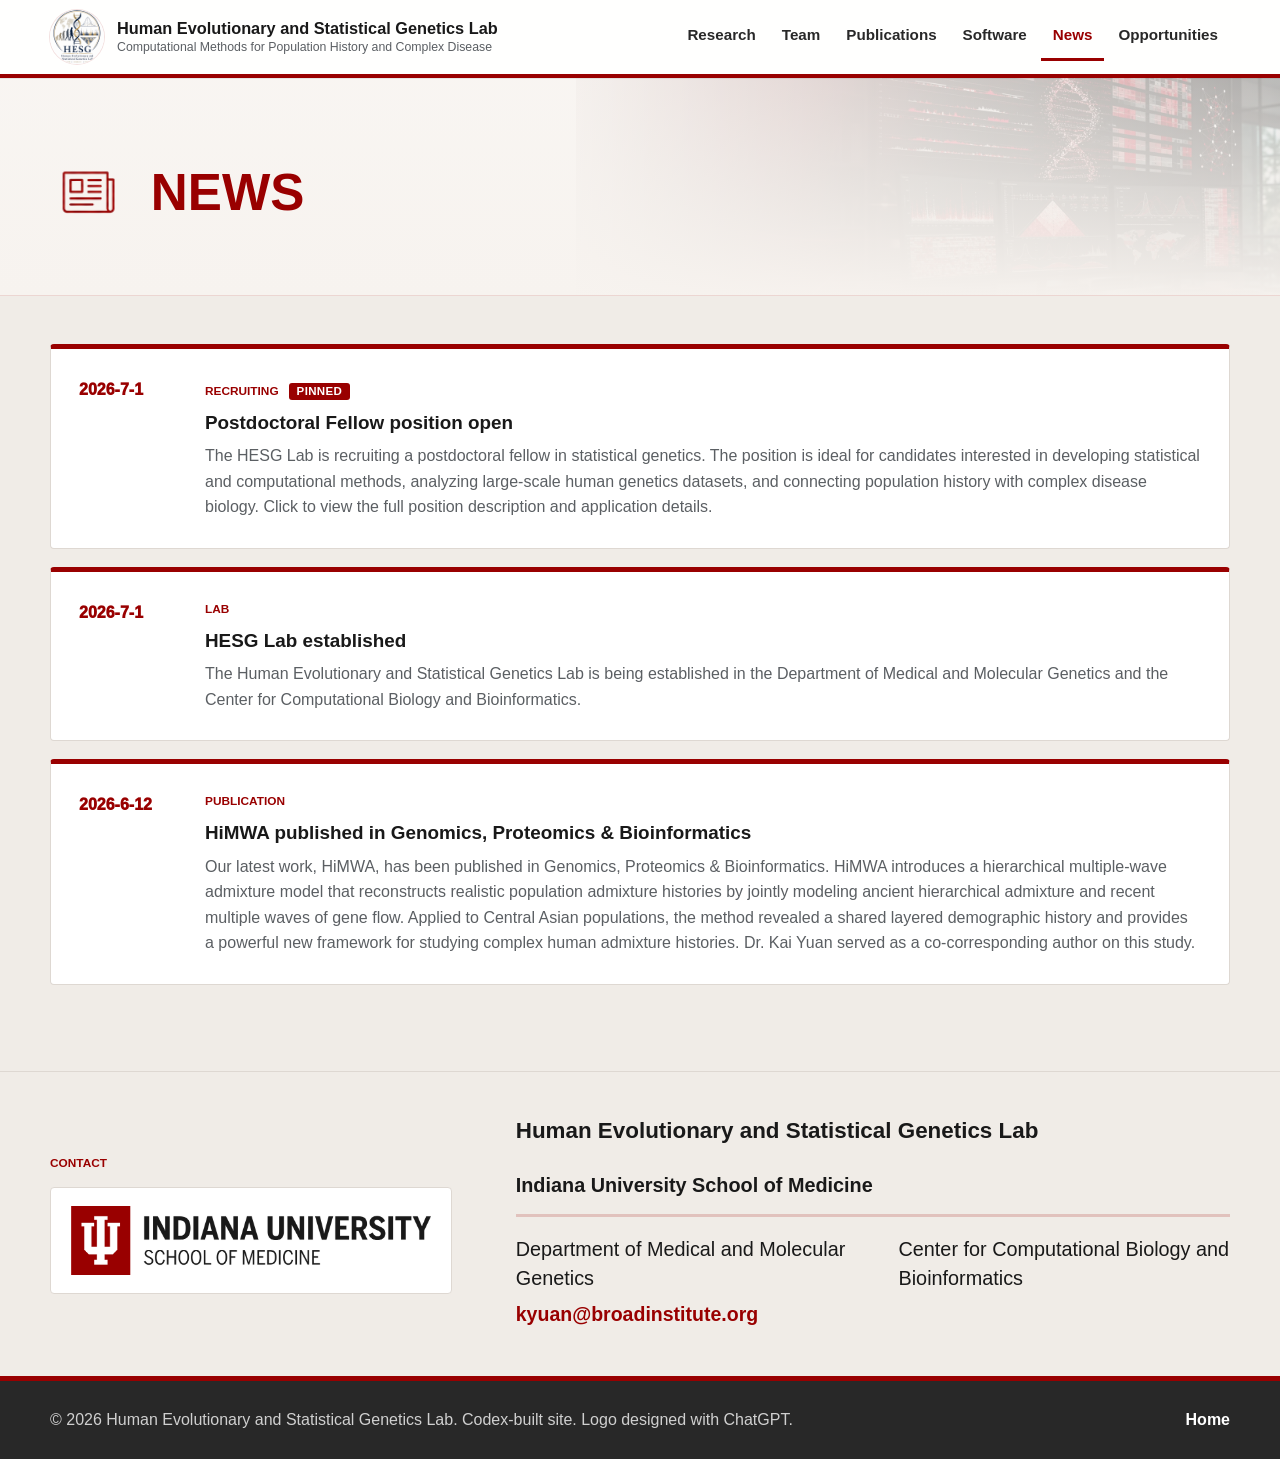
==== news.html @ a535a2ab "Add page title icons" ====
<!doctype html>
<html lang="en">
  <head>
    <meta charset="utf-8" />
    <meta name="viewport" content="width=device-width, initial-scale=1" />
    <meta name="description" content="News and updates from Human Evolutionary and Statistical Genetics Lab." />
    <title>News | Human Evolutionary and Statistical Genetics Lab</title>
    <link rel="icon" href="assets/media/c5be937f.png" />
    <link rel="stylesheet" href="styles.css?v=20260626a" />
  </head>
  <body>
    <header class="site-header" data-header>
      <a class="brand" href="index.html" aria-label="Human Evolutionary and Statistical Genetics Lab home">
        <img class="brand-logo" src="assets/media/c5be937f.png" alt="" />
        <span><strong>Human Evolutionary and Statistical Genetics Lab</strong><small>Computational Methods for Population History and Complex Disease</small></span>
      </a>
      <button class="nav-toggle" type="button" aria-label="Open navigation" aria-expanded="false" data-nav-toggle>
        <span></span><span></span><span></span>
      </button>
      <nav class="site-nav" data-nav>
        <a href="research.html">Research</a>
        <a href="team.html">Team</a>
        <a href="publications.html">Publications</a>
        <a href="software.html">Software</a>
        <a href="news.html" aria-current="page">News</a>
        <a href="opportunities.html">Opportunities</a>
      </nav>
    </header>

    <main>
      <section class="page-hero" aria-labelledby="page-title">
        <h1 id="page-title"><img class="page-title-icon" src="assets/media/6bc3d63e.png" alt="" /><span class="page-title-text">NEWS</span></h1>
      </section>

      <section class="section muted news-section" aria-labelledby="news-title">
        <h2 id="news-title" class="visually-hidden">Lab news and updates</h2>
        <div class="news-list" data-news-list>
          <a class="news-item" href="postdoctoral-fellow.html" aria-label="Postdoctoral Fellow position description" data-pinned="true">
            <time datetime="2026-07-01">2026-7-1</time>
            <div>
              <p class="section-kicker">Recruiting</p>
              <h3>Postdoctoral Fellow position open</h3>
              <p>
                The HESG Lab is recruiting a postdoctoral fellow in statistical genetics. The
                position is ideal for candidates interested in developing statistical and
                computational methods, analyzing large-scale human genetics datasets, and
                connecting population history with complex disease biology. Click to view the full
                position description and application details.
              </p>
            </div>
          </a>
          <a class="news-item" href="https://doi.org/10.1093/gpbjnl/qzag046" target="_blank" rel="noopener" aria-label="HiMWA publication in Genomics Proteomics Bioinformatics">
            <time datetime="2026-06-12">2026-6-12</time>
            <div>
              <p class="section-kicker">Publication</p>
              <h3>HiMWA published in Genomics, Proteomics &amp; Bioinformatics</h3>
              <p>
                Our latest work, HiMWA, has been published in Genomics, Proteomics &amp;
                Bioinformatics. HiMWA introduces a hierarchical multiple-wave admixture model
                that reconstructs realistic population admixture histories by jointly modeling
                ancient hierarchical admixture and recent multiple waves of gene flow. Applied
                to Central Asian populations, the method revealed a shared layered demographic
                history and provides a powerful new framework for studying complex human
                admixture histories. Dr. Kai Yuan served as a co-corresponding author on this
                study.
              </p>
            </div>
          </a>
          <article class="news-item">
            <time datetime="2026-07-01">2026-7-1</time>
            <div>
              <p class="section-kicker">Lab</p>
              <h3>HESG Lab established</h3>
              <p>
                The Human Evolutionary and Statistical Genetics Lab is being established in the
                Department of Medical and Molecular Genetics and the Center for Computational
                Biology and Bioinformatics.
              </p>
            </div>
          </article>
        </div>
      </section>
    </main>

    <section class="site-affiliation" aria-label="Institutional affiliation and contact">
      <div class="site-affiliation-inner">
        <div class="site-affiliation-logo">
          <p class="section-kicker">Contact</p>
          <img class="iusm-logo" src="assets/media/3651b48b.png" alt="Indiana University School of Medicine" />
        </div>
        <address class="site-affiliation-address">
          <strong>Human Evolutionary and Statistical Genetics Lab</strong>
          <div class="affiliation-panel" aria-label="Institutional affiliation">
            <p class="affiliation-school">Indiana University School of Medicine</p>
            <div class="affiliation-columns">
              <span>Department of Medical and Molecular Genetics</span>
              <span>Center for Computational Biology and Bioinformatics</span>
            </div>
          </div>
          <a href="mailto:kyuan@broadinstitute.org">kyuan@broadinstitute.org</a>
        </address>
      </div>
    </section>

    <footer class="site-footer">
      <p>&copy; <span data-year></span> Human Evolutionary and Statistical Genetics Lab. Codex-built site. Logo designed with ChatGPT.</p>
      <a href="index.html">Home</a>
    </footer>
    <script src="script.js?v=20260625c"></script>
  </body>
</html>
---- styles.css ----
:root {
  --iu-crimson: #990000;
  --crimson-dark: #6d0000;
  --crimson-deep: #3b0707;
  --cream: #f5f2ee;
  --limestone: #e8e3dc;
  --ink: #191919;
  --muted-ink: #5b5f63;
  --surface: #ffffff;
  --charcoal: #282828;
  --line: #ded8d2;
  --gold: #b88a00;
  --shadow: 0 18px 50px rgba(36, 16, 16, 0.14);
  --max-width: 1180px;
  --header-height: 78px;
  --team-visual-size: 150px;
}

* {
  box-sizing: border-box;
}

html {
  scroll-behavior: smooth;
}

body {
  margin: 0;
  color: var(--ink);
  background: var(--cream);
  font-family:
    "Helvetica Neue", Helvetica, Arial, ui-sans-serif, system-ui, -apple-system,
    BlinkMacSystemFont, "Segoe UI", sans-serif;
  line-height: 1.6;
}

body.nav-open {
  overflow: hidden;
}

a {
  color: inherit;
  text-decoration: none;
}

img {
  display: block;
  max-width: 100%;
}

.visually-hidden {
  position: absolute;
  width: 1px;
  height: 1px;
  padding: 0;
  margin: -1px;
  overflow: hidden;
  clip: rect(0 0 0 0);
  white-space: nowrap;
  border: 0;
}

.site-header {
  position: sticky;
  top: 0;
  z-index: 50;
  height: var(--header-height);
  display: flex;
  align-items: center;
  justify-content: space-between;
  gap: 24px;
  padding: 0 max(24px, calc((100vw - var(--max-width)) / 2));
  background: rgba(255, 255, 255, 0.94);
  border-bottom: 4px solid var(--iu-crimson);
  box-shadow: 0 1px 0 rgba(25, 25, 25, 0.08);
}

.brand {
  display: inline-flex;
  align-items: center;
  gap: 13px;
  min-width: 0;
}

.brand-logo {
  width: 54px;
  height: 54px;
  flex: 0 0 auto;
  object-fit: contain;
  border-radius: 50%;
  box-shadow: 0 0 0 1px rgba(153, 0, 0, 0.12);
}

.brand strong,
.brand small {
  display: block;
}

.brand span {
  min-width: 0;
}

.brand strong {
  font-size: 1.02rem;
  line-height: 1.1;
}

.brand small {
  margin-top: 2px;
  color: var(--muted-ink);
  font-size: 0.77rem;
  line-height: 1.2;
  white-space: normal;
}

.site-nav {
  display: flex;
  align-items: center;
  gap: 2px;
  color: var(--charcoal);
  font-size: 0.95rem;
  font-weight: 760;
}

.site-nav a {
  padding: 10px 12px;
  border-bottom: 3px solid transparent;
}

.site-nav a:hover,
.site-nav a:focus-visible,
.site-nav a[aria-current="page"] {
  color: var(--iu-crimson);
  border-color: var(--iu-crimson);
  outline: none;
}

.nav-toggle {
  display: none;
  width: 44px;
  height: 44px;
  padding: 0;
  border: 1px solid var(--line);
  border-radius: 4px;
  background: var(--surface);
  cursor: pointer;
}

.nav-toggle span {
  display: block;
  width: 19px;
  height: 2px;
  margin: 4px auto;
  background: var(--ink);
  border-radius: 2px;
  transition: transform 180ms ease, opacity 180ms ease;
}

.nav-open .nav-toggle span:nth-child(1) {
  transform: translateY(6px) rotate(45deg);
}

.nav-open .nav-toggle span:nth-child(2) {
  opacity: 0;
}

.nav-open .nav-toggle span:nth-child(3) {
  transform: translateY(-6px) rotate(-45deg);
}

.hero {
  position: relative;
  min-height: clamp(560px, 78vh, 720px);
  display: grid;
  align-items: center;
  overflow: hidden;
  isolation: isolate;
  background: var(--crimson-deep);
}

.hero-image,
.hero-overlay {
  position: absolute;
  inset: 0;
  width: 100%;
  height: 100%;
}

.hero-image {
  z-index: -2;
  object-fit: cover;
  object-position: center;
}

.hero-overlay {
  z-index: -1;
  background:
    linear-gradient(90deg, rgba(34, 2, 2, 0.92) 0%, rgba(55, 3, 3, 0.76) 42%, rgba(55, 3, 3, 0.12) 82%),
    linear-gradient(0deg, rgba(15, 12, 12, 0.2), rgba(15, 12, 12, 0.2));
}

.hero-content {
  width: min(var(--max-width), calc(100% - 48px));
  margin: 0 auto;
  padding: 90px 0 104px;
  color: #ffffff;
}

.eyebrow,
.section-kicker,
.role {
  margin: 0 0 12px;
  color: var(--iu-crimson);
  font-size: 0.74rem;
  font-weight: 900;
  letter-spacing: 0;
  text-transform: uppercase;
}

.hero .eyebrow {
  max-width: 760px;
  color: #f2d6d2;
}

.hero-affiliation {
  display: inline-grid;
  grid-template-columns: auto minmax(0, 1fr);
  align-items: center;
  gap: 14px;
  margin-bottom: 24px;
  color: rgba(255, 255, 255, 0.88);
  font-size: clamp(0.86rem, 1.25vw, 1.05rem);
  font-weight: 700;
  line-height: 1.25;
  text-transform: none;
}

.iu-affiliation-logo {
  width: 42px;
  height: 52px;
  padding: 8px 9px;
  object-fit: contain;
  background: rgba(255, 255, 255, 0.92);
  border-radius: 4px;
  box-shadow: 0 0 0 1px rgba(255, 255, 255, 0.28);
}

.affiliation-lines {
  display: grid;
  gap: 3px;
}

h1,
h2,
h3,
p {
  overflow-wrap: anywhere;
}

h1,
h2,
h3 {
  margin: 0;
  line-height: 1.08;
  letter-spacing: 0;
  font-weight: 760;
}

h1 {
  max-width: 820px;
  font-size: clamp(3rem, 7vw, 5.8rem);
}

.hero h1 {
  max-width: 1040px;
  font-size: clamp(2.4rem, 4.4vw, 4.15rem);
  font-weight: 700;
  line-height: 1.08;
}

h2 {
  font-size: clamp(1.8rem, 3vw, 3.1rem);
}

h3 {
  font-size: 1.18rem;
}

.hero-subtitle {
  max-width: 960px;
  margin: 14px 0 0;
  color: #ffffff;
  font-size: clamp(1.35rem, 2.4vw, 2.15rem);
  font-weight: 700;
  line-height: 1.15;
}

.hero-lede {
  max-width: 760px;
  margin: 26px 0 0;
  color: rgba(255, 255, 255, 0.9);
  font-size: clamp(1.05rem, 1.8vw, 1.34rem);
}

.hero-actions {
  display: flex;
  flex-wrap: wrap;
  gap: 12px;
  margin-top: 34px;
}

.page-hero {
  position: relative;
  width: 100%;
  margin: 0 auto;
  padding: 76px max(24px, calc((100vw - var(--max-width)) / 2)) 64px;
  overflow: hidden;
  isolation: isolate;
  background: #f7f3ef;
  border-bottom: 1px solid rgba(153, 0, 0, 0.12);
}

.page-hero::before,
.page-hero::after {
  position: absolute;
  content: "";
  inset: 0;
  z-index: -1;
}

.page-hero::before {
  left: 45%;
  background:
    linear-gradient(90deg, rgba(247, 243, 239, 0.96) 0%, rgba(247, 243, 239, 0.74) 34%, rgba(247, 243, 239, 0.3) 100%),
    url("assets/media/1adf4ea9.webp") center / cover no-repeat;
  opacity: 0.56;
}

.page-hero::after {
  background: linear-gradient(180deg, rgba(255, 255, 255, 0.18), rgba(247, 243, 239, 0.96));
}

.page-hero h1 {
  max-width: 108ch;
  display: flex;
  align-items: center;
  gap: clamp(14px, 2vw, 24px);
  color: var(--iu-crimson);
  font-size: clamp(2.35rem, 4vw, 4rem);
  line-height: 1.12;
}

.page-title-icon {
  width: clamp(58px, 6vw, 82px);
  height: clamp(58px, 6vw, 82px);
  flex: 0 0 auto;
  object-fit: contain;
}

.page-title-text {
  min-width: 0;
}

.detail-hero h1 {
  max-width: 960px;
  font-size: clamp(2rem, 3.4vw, 3.35rem);
}

.detail-hero .page-title-icon {
  width: clamp(48px, 5vw, 68px);
  height: clamp(48px, 5vw, 68px);
}

.page-hero p:not(.section-kicker) {
  max-width: 820px;
  margin: 18px 0 0;
  color: var(--muted-ink);
  font-size: clamp(1rem, 1.35vw, 1.18rem);
}

.button {
  display: inline-flex;
  align-items: center;
  justify-content: center;
  min-height: 48px;
  padding: 12px 20px;
  border: 2px solid transparent;
  border-radius: 4px;
  font-weight: 850;
  line-height: 1.1;
  transition: transform 180ms ease, background 180ms ease, border-color 180ms ease;
}

.button:hover,
.button:focus-visible {
  transform: translateY(-1px);
  outline: none;
}

.button.primary {
  color: #ffffff;
  background: var(--iu-crimson);
}

.button.primary:hover,
.button.primary:focus-visible {
  background: var(--crimson-dark);
}

.button.secondary {
  color: #ffffff;
  border-color: rgba(255, 255, 255, 0.7);
  background: rgba(255, 255, 255, 0.06);
}

.section {
  width: min(var(--max-width), calc(100% - 48px));
  margin: 0 auto;
  padding: 86px 0;
}

.intro-section {
  background: var(--surface);
}

.muted {
  width: 100%;
  max-width: none;
  padding-inline: max(24px, calc((100vw - var(--max-width)) / 2));
  background: #f0ece7;
}

.section-grid,
.split-layout,
.contact-section {
  display: grid;
  grid-template-columns: minmax(260px, 0.82fr) minmax(0, 1.18fr);
  gap: clamp(34px, 6vw, 86px);
  align-items: start;
}

.intro-copy p,
.body-large,
.join-panel p,
address,
.section-heading p {
  margin: 0;
  color: var(--muted-ink);
  font-size: 1.07rem;
}

.intro-copy .lead {
  color: var(--ink);
  font-size: 1.2rem;
  font-weight: 760;
}

.intro-copy p + p {
  margin-top: 18px;
}

.profile-layout {
  display: grid;
  grid-template-columns: minmax(240px, 0.44fr) minmax(0, 0.86fr);
  gap: clamp(34px, 6vw, 78px);
  align-items: center;
}

.profile-portrait {
  margin: 0;
}

.profile-portrait img {
  width: 100%;
  max-width: 380px;
  aspect-ratio: 4 / 5;
  object-fit: cover;
  object-position: 50% 18%;
  border: 1px solid var(--line);
  border-radius: 4px;
  box-shadow: var(--shadow);
}

.focus-strip {
  display: grid;
  grid-template-columns: repeat(3, minmax(0, 1fr));
  gap: 18px;
  background: var(--surface);
}

.focus-strip article {
  min-height: 118px;
  padding: 24px;
  background: #fffafa;
  border: 1px solid var(--line);
  border-left: 4px solid var(--iu-crimson);
  border-radius: 4px;
}

.focus-strip strong,
.focus-strip span {
  display: block;
}

.focus-strip strong {
  color: var(--ink);
  font-size: 1.08rem;
  line-height: 1.2;
}

.focus-strip span {
  margin-top: 8px;
  color: var(--muted-ink);
  font-size: 0.98rem;
  font-weight: 650;
}

.page-link-grid {
  display: grid;
  grid-template-columns: repeat(5, minmax(0, 1fr));
  gap: 14px;
}

.link-card {
  min-height: 138px;
  padding: 22px;
  background: var(--surface);
  border: 1px solid var(--line);
  border-top: 4px solid var(--iu-crimson);
  border-radius: 4px;
  transition: transform 180ms ease, box-shadow 180ms ease, border-color 180ms ease;
}

.link-card:hover,
.link-card:focus-visible {
  transform: translateY(-2px);
  border-color: rgba(153, 0, 0, 0.28);
  box-shadow: var(--shadow);
  outline: none;
}

.link-card span,
.link-card strong {
  display: block;
}

.link-card span {
  color: var(--iu-crimson);
  font-size: 0.75rem;
  font-weight: 900;
  text-transform: uppercase;
}

.link-card strong {
  margin-top: 10px;
  color: var(--ink);
  font-size: 1.08rem;
  line-height: 1.25;
}

.section-heading {
  max-width: 880px;
  margin-bottom: 34px;
}

.section-heading h2 + p {
  margin-top: 18px;
}

.section-heading.with-action {
  max-width: none;
  display: flex;
  align-items: end;
  justify-content: space-between;
  gap: 24px;
}

.text-link {
  color: var(--iu-crimson);
  font-weight: 850;
  text-decoration: underline;
  text-decoration-thickness: 2px;
  text-underline-offset: 5px;
}

.card-grid {
  display: grid;
  gap: 18px;
}

.card-grid.three {
  grid-template-columns: repeat(3, minmax(0, 1fr));
}

.research-card,
.person-card,
.method-list article {
  min-height: 100%;
  padding: 28px;
  background: var(--surface);
  border: 1px solid var(--line);
  border-top: 5px solid var(--iu-crimson);
  border-radius: 4px;
}

.research-overview {
  padding-top: 56px;
}

a.research-card {
  display: block;
  color: inherit;
  text-decoration: none;
  transition: transform 180ms ease, box-shadow 180ms ease, border-color 180ms ease;
}

a.research-card:hover,
a.research-card:focus-visible {
  transform: translateY(-2px);
  border-color: rgba(153, 0, 0, 0.28);
  box-shadow: var(--shadow);
  outline: none;
}

a.person-card {
  display: grid;
  color: inherit;
  text-decoration: none;
  transition: transform 180ms ease, box-shadow 180ms ease, border-color 180ms ease;
}

a.person-card:hover,
a.person-card:focus-visible {
  transform: translateY(-2px);
  border-color: rgba(153, 0, 0, 0.28);
  box-shadow: var(--shadow);
  outline: none;
}

.research-card p,
.person-card p,
.method-list p {
  margin: 14px 0 0;
  color: var(--muted-ink);
}

a.research-card.logo-card {
  display: flex;
  flex-direction: column;
}

.direction-card-logo,
.direction-detail-logo {
  object-fit: contain;
  background: #ffffff;
  border: 1px solid rgba(153, 0, 0, 0.14);
  border-radius: 50%;
  box-shadow: 0 10px 28px rgba(50, 24, 24, 0.08);
}

.direction-card-logo {
  width: 112px;
  height: 112px;
  margin-bottom: 22px;
}

.direction-detail {
  scroll-margin-top: calc(var(--header-height) + 22px);
}

.direction-detail-header {
  display: grid;
  grid-template-columns: auto minmax(0, 1fr);
  align-items: center;
  gap: 24px;
  margin-bottom: 36px;
}

.direction-detail-logo {
  width: 138px;
  height: 138px;
}

.direction-detail-header h2 {
  max-width: 980px;
}

.direction-detail .section-grid h3 {
  font-size: clamp(1.45rem, 2vw, 2.1rem);
}

.direction-questions {
  margin-top: 42px;
}

.logo-card .card-link {
  margin-top: auto;
  padding-top: 24px;
}

.card-number {
  display: inline-block;
  margin-bottom: 20px;
  color: var(--iu-crimson);
  font-weight: 950;
}

.card-link {
  display: inline-block;
  margin-top: 24px;
  color: var(--iu-crimson);
  font-size: 0.9rem;
  font-weight: 900;
}

.back-link {
  margin: 30px 0 0;
}

.method-list {
  display: grid;
  grid-template-columns: repeat(2, minmax(0, 1fr));
  gap: 14px;
}

.method-list article {
  padding: 24px;
  border-top-width: 3px;
}

.software-list {
  grid-template-columns: 1fr;
  gap: 12px;
}

.software-list article {
  display: grid;
  grid-template-columns: minmax(150px, 0.28fr) minmax(0, 1fr) 84px;
  gap: 18px;
  align-items: center;
}

.software-list h3 {
  margin: 0;
}

.software-list p {
  margin: 0;
}

.software-links {
  display: grid;
  gap: 8px;
  justify-items: start;
  width: 84px;
}

.paper-link,
.github-link {
  color: var(--iu-crimson);
  font-size: 0.86rem;
  font-weight: 900;
  text-transform: uppercase;
  text-decoration: underline;
  text-decoration-thickness: 2px;
  text-underline-offset: 5px;
  width: 100%;
}

.paper-link:hover,
.paper-link:focus-visible,
.github-link:hover,
.github-link:focus-visible {
  color: var(--charcoal);
}

.software-section {
  padding-top: 48px;
}

.news-section {
  padding-top: 48px;
}

.news-list {
  display: grid;
  gap: 18px;
}

.news-item {
  display: grid;
  grid-template-columns: 98px minmax(0, 1fr);
  gap: 28px;
  padding: 28px;
  background: var(--surface);
  border: 1px solid var(--line);
  border-top: 5px solid var(--iu-crimson);
  border-radius: 4px;
}

a.news-item {
  color: inherit;
  text-decoration: none;
  transition: transform 180ms ease, box-shadow 180ms ease, border-color 180ms ease;
}

a.news-item:hover,
a.news-item:focus-visible {
  transform: translateY(-2px);
  border-color: rgba(153, 0, 0, 0.28);
  box-shadow: var(--shadow);
  outline: none;
}

.news-item time {
  color: var(--iu-crimson);
  font-weight: 950;
}

.news-item[data-pinned="true"] .section-kicker {
  display: inline-flex;
  align-items: center;
  gap: 10px;
  flex-wrap: wrap;
}

.news-item[data-pinned="true"] .section-kicker::after {
  content: "Pinned";
  display: inline-block;
  padding: 3px 8px;
  color: #ffffff;
  font-size: 0.72rem;
  font-weight: 900;
  line-height: 1;
  letter-spacing: 0.03em;
  background: var(--iu-crimson);
  border-radius: 3px;
}

.news-item p:not(.section-kicker) {
  margin: 10px 0 0;
  color: var(--muted-ink);
}

.publication-list {
  border-top: 1px solid var(--line);
  background: var(--surface);
}

.publications-section {
  padding-top: 48px;
}

.publication-group + .publication-group {
  margin-top: 38px;
}

.publication-group-label {
  margin: 0 0 12px;
  color: var(--iu-crimson);
  font-size: 0.78rem;
  font-weight: 900;
  text-transform: uppercase;
}

.publication-group .publication-list {
  border-top: 4px solid var(--iu-crimson);
}

.related-publications {
  margin-top: 42px;
}

.publication-list article {
  display: grid;
  grid-template-columns: 92px minmax(0, 1fr);
  gap: 28px;
  padding: 24px;
  border-bottom: 1px solid var(--line);
}

.publication-list.compact article {
  grid-template-columns: 78px minmax(0, 1fr);
  padding: 20px 24px;
}

.publication-list time {
  color: var(--iu-crimson);
  font-weight: 950;
}

.publication-list h3 a {
  color: inherit;
  text-decoration: none;
}

.publication-list h3 a:hover,
.publication-list h3 a:focus-visible {
  color: var(--iu-crimson);
  text-decoration: underline;
  text-decoration-thickness: 2px;
  text-underline-offset: 5px;
}

.publication-list p {
  margin: 8px 0 0;
  color: var(--muted-ink);
}

.people-grid {
  display: grid;
  grid-template-columns: minmax(0, 900px);
  justify-content: start;
  gap: 18px;
}

.opportunity-card .card-link {
  grid-column: 2;
  margin-top: 18px;
  padding-top: 0;
}

.avatar {
  display: grid;
  place-items: center;
  width: var(--team-visual-size);
  height: var(--team-visual-size);
  margin-bottom: 22px;
  color: #ffffff;
  background: var(--iu-crimson);
  border-radius: 4px;
  font-size: 2.8rem;
  font-weight: 950;
}

.person-photo {
  width: 100%;
  aspect-ratio: 4 / 3;
  margin-bottom: 22px;
  object-fit: cover;
  object-position: 50% 18%;
  border: 1px solid var(--line);
  border-radius: 4px;
}

.pi-card {
  display: grid;
  grid-template-columns: var(--team-visual-size) minmax(0, 1fr);
  column-gap: 26px;
  align-items: start;
  background: #fffafa;
}

.pi-card .person-photo {
  grid-column: 1;
  grid-row: 1;
  aspect-ratio: 1 / 1;
  margin-bottom: 0;
  object-position: 50% 50%;
}

.pi-card-body {
  grid-column: 2;
  align-self: start;
  display: grid;
  align-content: start;
}

.person-card:not(.pi-card) {
  display: grid;
  grid-template-columns: var(--team-visual-size) minmax(0, 1fr);
  column-gap: 24px;
  align-items: start;
}

.person-card:not(.pi-card) .avatar {
  grid-row: 1 / span 3;
  margin-bottom: 0;
}

.person-card:not(.pi-card) > :not(.avatar) {
  grid-column: 2;
}

.person-card .role {
  margin-bottom: 8px;
}

.pi-card .pi-title {
  color: var(--ink);
  font-size: 1.18rem;
  font-weight: 400;
  line-height: 1.42;
}

.join-section {
  padding-top: 0;
}

.join-panel {
  padding: clamp(34px, 6vw, 62px);
  color: #ffffff;
  background:
    linear-gradient(135deg, rgba(153, 0, 0, 0.96), rgba(61, 7, 7, 0.96)),
    var(--iu-crimson);
  border-radius: 4px;
  box-shadow: var(--shadow);
}

.join-panel .section-kicker {
  color: #f5d7d2;
}

.join-panel h2 {
  max-width: 860px;
}

.join-panel p {
  max-width: 860px;
  margin: 18px 0 28px;
  color: rgba(255, 255, 255, 0.82);
}

.join-panel .button.primary {
  color: var(--iu-crimson);
  background: #ffffff;
}

.join-panel .button.primary:hover,
.join-panel .button.primary:focus-visible {
  color: #ffffff;
  background: var(--charcoal);
}

.job-posting {
  width: min(920px, 100%);
  padding: clamp(28px, 5vw, 54px);
  background: var(--surface);
  border: 1px solid var(--line);
  border-top: 5px solid var(--iu-crimson);
  border-radius: 4px;
}

.job-posting h2 {
  margin-top: 42px;
  font-size: clamp(1.45rem, 2vw, 2rem);
}

.job-posting p,
.job-posting li {
  color: var(--muted-ink);
  font-size: 1.02rem;
  line-height: 1.68;
}

.job-posting p {
  margin: 16px 0 0;
}

.job-posting ul {
  display: grid;
  gap: 8px;
  margin: 16px 0 0;
  padding-left: 22px;
}

.job-posting strong {
  color: var(--ink);
}

.job-actions {
  display: flex;
  flex-wrap: wrap;
  gap: 12px;
  margin-top: 30px;
}

.opportunities-page main {
  position: relative;
  isolation: isolate;
  overflow: hidden;
  background:
    linear-gradient(90deg, rgba(247, 243, 239, 0.92) 0%, rgba(247, 243, 239, 0.66) 42%, rgba(247, 243, 239, 0.26) 100%),
    linear-gradient(180deg, rgba(255, 255, 255, 0.3), rgba(245, 242, 238, 0.88)),
    url("assets/media/6621ddae.webp") 64% 50% / cover no-repeat;
}

.opportunities-page main::before {
  position: absolute;
  content: "";
  inset: 0;
  z-index: -1;
  background: inherit;
  filter: blur(2.5px) saturate(0.82);
  transform: scale(1.018);
}

.opportunities-page .page-hero {
  background: transparent;
  border-bottom: 0;
}

.opportunities-page .page-hero::before,
.opportunities-page .page-hero::after {
  content: none;
}

.opportunities-page .page-hero h1 {
  color: var(--iu-crimson);
  text-shadow: 0 1px 0 rgba(255, 255, 255, 0.58);
}

.opportunities-page .join-section {
  padding-bottom: 108px;
}

.opportunities-page .openings-panel {
  max-width: 980px;
  padding: clamp(30px, 5vw, 52px);
  color: var(--ink);
  background: rgba(255, 252, 248, 0.72);
  border: 1px solid rgba(153, 0, 0, 0.16);
  box-shadow: 0 22px 58px rgba(46, 35, 28, 0.12);
  backdrop-filter: blur(4px);
}

.opportunities-page .openings-panel .section-kicker {
  color: var(--iu-crimson);
}

.opportunities-page .openings-panel h2 {
  margin: 0;
  font-size: clamp(2rem, 3.2vw, 3.2rem);
  line-height: 1.08;
}

.opening-list {
  display: grid;
  grid-template-columns: repeat(2, minmax(0, 1fr));
  gap: 18px;
  margin-top: 28px;
}

.opening-card {
  min-height: 360px;
  display: flex;
  flex-direction: column;
  align-items: flex-start;
  justify-content: space-between;
  gap: 34px;
  padding: clamp(22px, 3vw, 30px);
  background: rgba(255, 255, 255, 0.9);
  border: 1px solid var(--line);
  border-top: 5px solid var(--iu-crimson);
  border-radius: 4px;
}

.opening-card h3 {
  margin: 0;
  font-size: clamp(1.35rem, 2vw, 1.85rem);
  line-height: 1.16;
}

.opening-card p {
  color: var(--muted-ink);
}

.opening-card p:not(.opening-label) {
  margin: 12px 0 0;
  font-size: 1.05rem;
}

.opening-label {
  margin: 0 0 8px;
  color: var(--iu-crimson);
  font-size: 0.86rem;
  font-weight: 900;
  letter-spacing: 0.02em;
  text-transform: uppercase;
}

.opening-card .button {
  min-width: 174px;
}

.opportunities-page .openings-panel .button.primary {
  color: #ffffff;
  background: var(--iu-crimson);
}

.opportunities-page .openings-panel .button.primary:hover,
.opportunities-page .openings-panel .button.primary:focus-visible {
  background: var(--charcoal);
}

address {
  display: grid;
  gap: 6px;
  font-style: normal;
}

.contact-logo-block {
  max-width: 420px;
}

.iusm-logo {
  width: min(100%, 380px);
  margin-top: 10px;
  padding: 18px 20px;
  background: #ffffff;
  border: 1px solid var(--line);
  border-radius: 4px;
}

.site-affiliation {
  width: 100%;
  padding: 46px max(24px, calc((100vw - var(--max-width)) / 2));
  background: #f0ece7;
  border-top: 1px solid var(--line);
}

.site-affiliation-inner {
  display: grid;
  grid-template-columns: minmax(280px, 0.72fr) minmax(600px, 1.28fr);
  gap: clamp(38px, 5vw, 72px);
  align-items: center;
  width: min(var(--max-width), 100%);
  margin: 0 auto;
}

.site-affiliation-logo {
  display: grid;
  gap: 14px;
  align-content: start;
  justify-items: start;
  width: 100%;
}

.site-affiliation-logo .section-kicker {
  margin: 0;
}

.site-affiliation .iusm-logo {
  width: min(100%, 520px);
  margin: 0;
}

.site-affiliation-address {
  width: 100%;
  justify-self: start;
}

address strong {
  color: var(--ink);
  font-size: clamp(1.38rem, 1.75vw, 1.62rem);
  font-weight: 900;
  line-height: 1.2;
}

.affiliation-panel {
  margin-top: 22px;
}

.affiliation-school {
  margin: 0;
  padding-bottom: 16px;
  color: var(--ink);
  font-size: clamp(1.22rem, 1.55vw, 1.45rem);
  font-weight: 900;
  line-height: 1.28;
  border-bottom: 3px solid rgba(153, 0, 0, 0.18);
}

.affiliation-columns {
  display: grid;
  grid-template-columns: repeat(2, minmax(0, 1fr));
  gap: clamp(28px, 4vw, 54px);
  padding-top: 18px;
}

.affiliation-columns span {
  color: var(--ink);
  font-size: clamp(1.24rem, 1.55vw, 1.45rem);
  font-weight: 400;
  line-height: 1.45;
}

address a {
  color: var(--iu-crimson);
  font-size: clamp(1.22rem, 1.45vw, 1.38rem);
  font-weight: 900;
}

.site-footer {
  display: flex;
  align-items: center;
  justify-content: space-between;
  gap: 18px;
  padding: 26px max(24px, calc((100vw - var(--max-width)) / 2));
  color: rgba(255, 255, 255, 0.78);
  background: var(--charcoal);
  border-top: 5px solid var(--iu-crimson);
}

.site-footer p {
  margin: 0;
}

.site-footer a {
  color: #ffffff;
  font-weight: 850;
}

@media (max-width: 1020px) {
  .site-header {
    padding-inline: 20px;
  }

  .nav-toggle {
    display: block;
  }

  .site-nav {
    position: fixed;
    top: var(--header-height);
    right: 16px;
    left: 16px;
    z-index: 70;
    display: grid;
    gap: 4px;
    padding: 14px;
    background: var(--surface);
    border: 1px solid var(--line);
    border-top: 5px solid var(--iu-crimson);
    border-radius: 4px;
    box-shadow: var(--shadow);
    transform: translateY(-10px);
    opacity: 0;
    pointer-events: none;
    transition: opacity 180ms ease, transform 180ms ease;
  }

  .site-nav a {
    padding: 12px;
    border-bottom: 0;
  }

  .site-nav a:hover,
  .site-nav a:focus-visible,
  .site-nav a[aria-current="page"] {
    background: #fff4f4;
  }

  .nav-open .site-nav {
    transform: translateY(0);
    opacity: 1;
    pointer-events: auto;
  }

  .section-grid,
  .split-layout,
  .contact-section,
  .site-affiliation-inner,
  .profile-layout {
    grid-template-columns: 1fr;
  }

  .site-affiliation-address {
    max-width: none;
  }

  .affiliation-columns {
    grid-template-columns: 1fr;
    gap: 10px;
  }

  .card-grid.three,
  .people-grid {
    grid-template-columns: 1fr;
  }

  .direction-detail-header {
    grid-template-columns: 112px minmax(0, 1fr);
  }

  .direction-detail-logo {
    width: 112px;
    height: 112px;
  }

  .focus-strip {
    grid-template-columns: 1fr;
  }

  .profile-portrait img {
    max-width: 320px;
  }

  .page-link-grid {
    grid-template-columns: 1fr 1fr;
  }

  .opening-list {
    grid-template-columns: 1fr;
  }

  .opening-card {
    min-height: 0;
  }
}

@media (max-width: 640px) {
  :root {
    --header-height: 70px;
  }

  .brand small {
    display: none;
  }

  .brand-logo {
    width: 40px;
    height: 40px;
  }

  .hero {
    min-height: 76svh;
  }

  .hero-content,
  .section {
    width: min(100% - 36px, var(--max-width));
  }

  .hero-content {
    padding-block: 66px 74px;
  }

  .hero-overlay {
    background:
      linear-gradient(90deg, rgba(34, 2, 2, 0.94) 0%, rgba(55, 3, 3, 0.74) 68%, rgba(55, 3, 3, 0.42) 100%),
      linear-gradient(0deg, rgba(15, 12, 12, 0.24), rgba(15, 12, 12, 0.24));
  }

  .hero-actions,
  .section-heading.with-action,
  .site-footer {
    align-items: stretch;
    flex-direction: column;
  }

  .button {
    width: 100%;
  }

  .muted {
    padding-inline: 18px;
  }

  .site-affiliation {
    padding: 36px 18px;
  }

  .section {
    padding-block: 64px;
  }

  .page-hero {
    padding: 58px 18px 48px;
  }

  .page-hero h1 {
    gap: 12px;
  }

  .page-title-icon {
    width: 48px;
    height: 48px;
  }

  .hero-affiliation {
    gap: 10px;
  }

  .iu-affiliation-logo {
    width: 34px;
    height: 42px;
    padding: 7px;
  }

  .page-hero::before {
    left: 18%;
    opacity: 0.34;
  }

  .direction-card-logo {
    width: 96px;
    height: 96px;
  }

  .direction-detail-header {
    grid-template-columns: 1fr;
    gap: 16px;
  }

  .direction-detail-logo {
    width: 104px;
    height: 104px;
  }

  .method-list {
    grid-template-columns: 1fr;
  }

  .software-list article {
    grid-template-columns: 1fr;
    gap: 10px;
  }

  .software-links,
  .paper-link,
  .github-link {
    justify-self: start;
    justify-items: start;
    width: auto;
  }

  .page-link-grid {
    grid-template-columns: 1fr;
  }

  .publication-list article {
    grid-template-columns: 1fr;
    gap: 8px;
    padding: 22px;
  }

  .news-item {
    grid-template-columns: 1fr;
    gap: 8px;
    padding: 22px;
  }

  .join-panel {
    padding: 30px 22px;
  }

  .profile-portrait img {
    max-width: none;
  }

  .pi-card,
  .person-card:not(.pi-card) {
    grid-template-columns: 1fr;
  }

  .pi-card .person-photo,
  .pi-card-body,
  .person-card:not(.pi-card) .avatar,
  .person-card:not(.pi-card) > :not(.avatar) {
    grid-column: auto;
    grid-row: auto;
  }

  .opportunity-card .card-link {
    grid-column: auto;
  }

  .pi-card .person-photo {
    width: min(100%, var(--team-visual-size));
  }

  .person-card:not(.pi-card) .avatar {
    margin-bottom: 22px;
  }
}
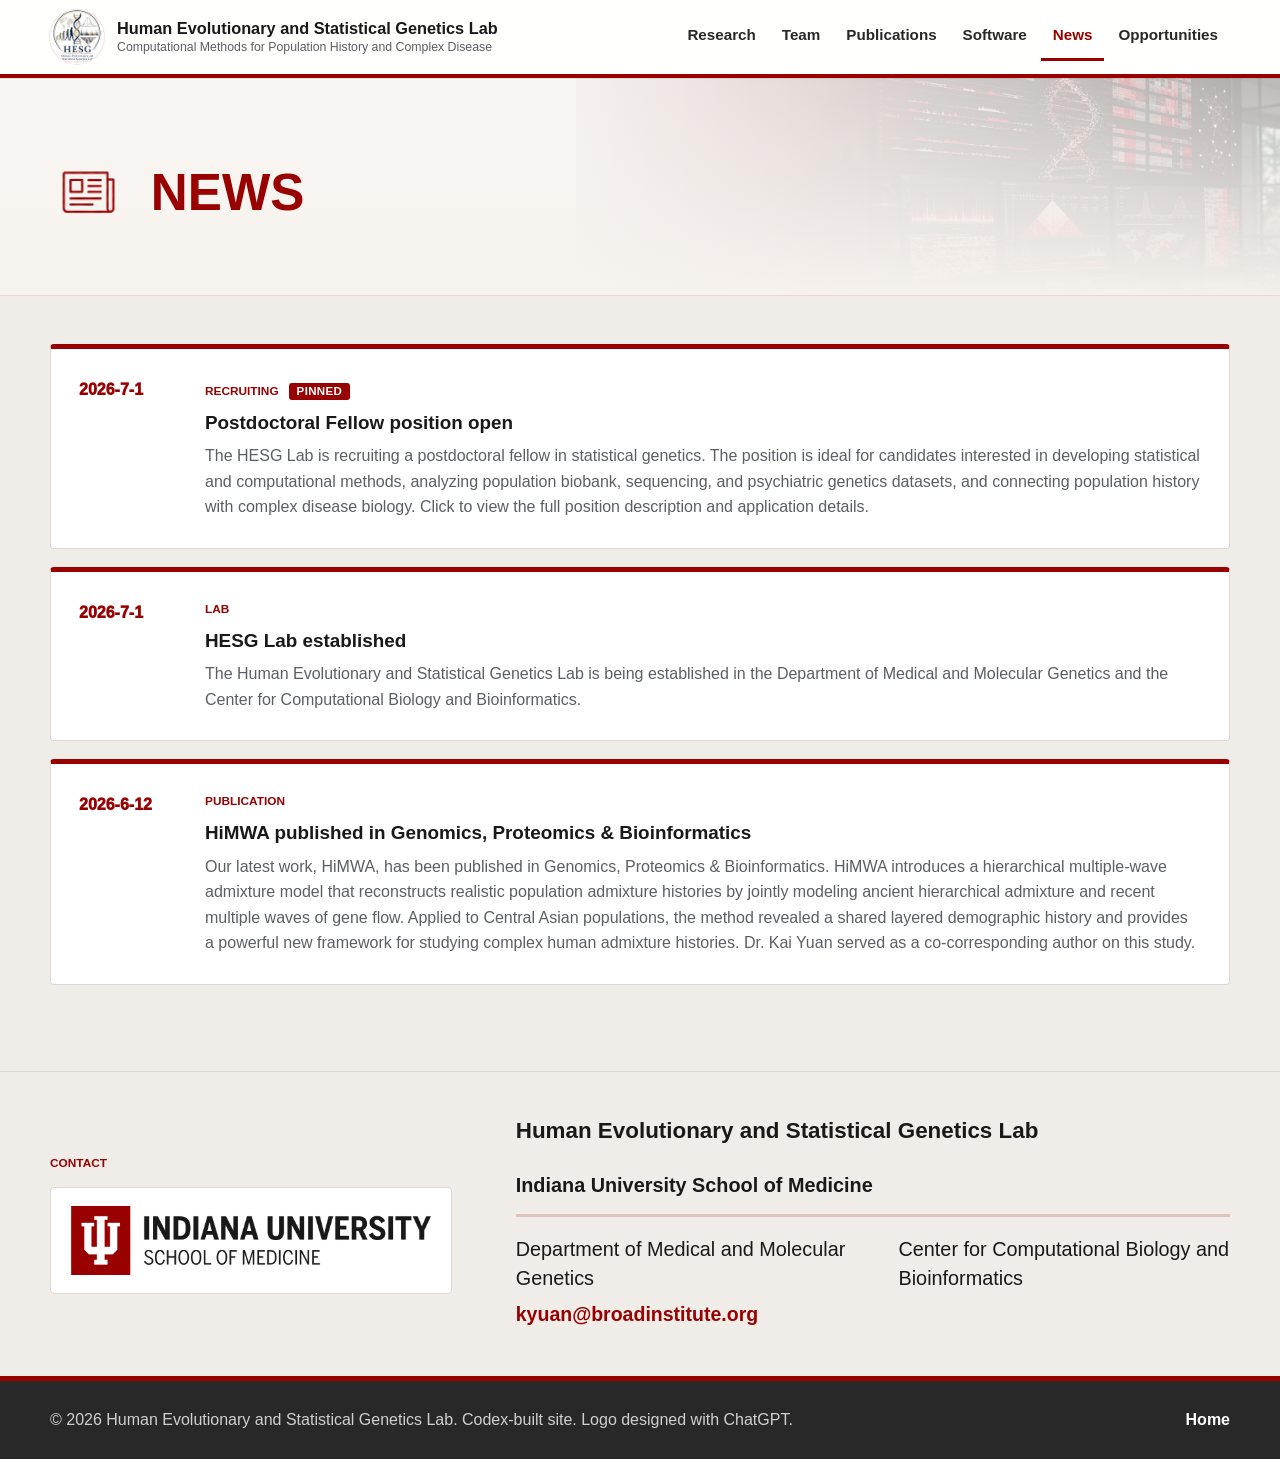
==== commit a6ffdf41: "Update postdoctoral fellow position description" ====
--- a/news.html
+++ b/news.html
@@ -43,9 +43,9 @@
               <p>
                 The HESG Lab is recruiting a postdoctoral fellow in statistical genetics. The
                 position is ideal for candidates interested in developing statistical and
-                computational methods, analyzing large-scale human genetics datasets, and
-                connecting population history with complex disease biology. Click to view the full
-                position description and application details.
+                computational methods, analyzing population biobank, sequencing, and psychiatric
+                genetics datasets, and connecting population history with complex disease
+                biology. Click to view the full position description and application details.
               </p>
             </div>
           </a>
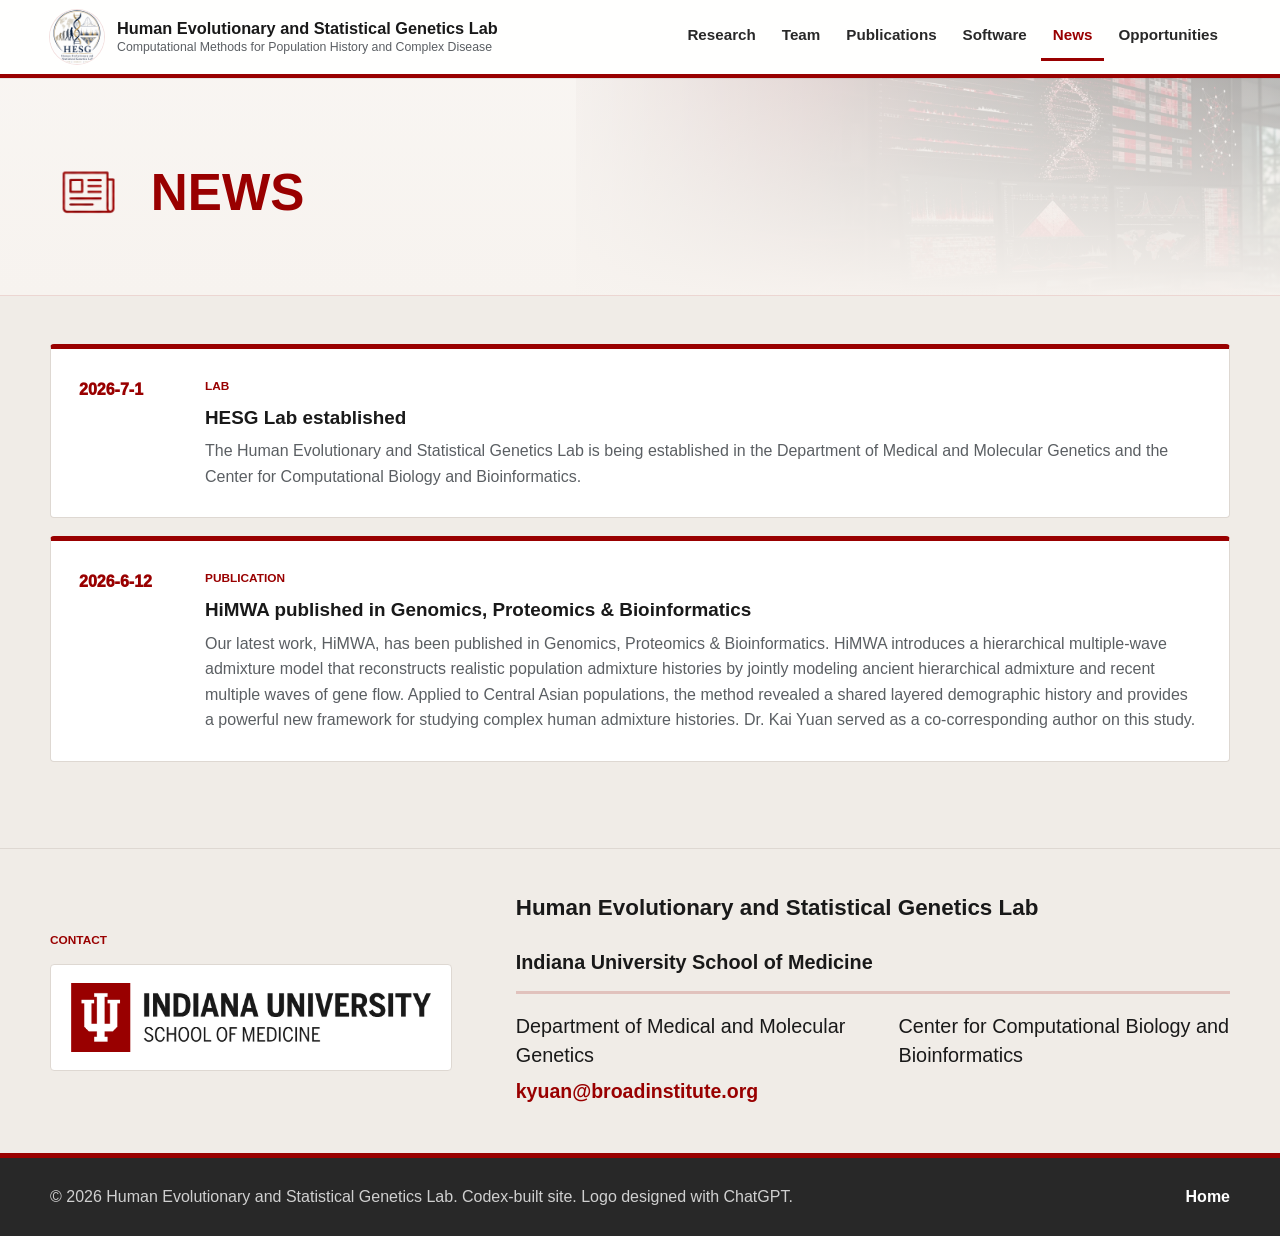
==== commit 246c0d59: "Temporarily remove recruiting advertisements" ====
--- a/news.html
+++ b/news.html
@@ -35,20 +35,6 @@
       <section class="section muted news-section" aria-labelledby="news-title">
         <h2 id="news-title" class="visually-hidden">Lab news and updates</h2>
         <div class="news-list" data-news-list>
-          <a class="news-item" href="postdoctoral-fellow.html" aria-label="Postdoctoral Fellow position description" data-pinned="true">
-            <time datetime="2026-07-01">2026-7-1</time>
-            <div>
-              <p class="section-kicker">Recruiting</p>
-              <h3>Postdoctoral Fellow position open</h3>
-              <p>
-                The HESG Lab is recruiting a postdoctoral fellow in statistical genetics. The
-                position is ideal for candidates interested in developing statistical and
-                computational methods, analyzing population biobank, sequencing, and psychiatric
-                genetics datasets, and connecting population history with complex disease
-                biology. Click to view the full position description and application details.
-              </p>
-            </div>
-          </a>
           <a class="news-item" href="https://doi.org/10.1093/gpbjnl/qzag046" target="_blank" rel="noopener" aria-label="HiMWA publication in Genomics Proteomics Bioinformatics">
             <time datetime="2026-06-12">2026-6-12</time>
             <div>
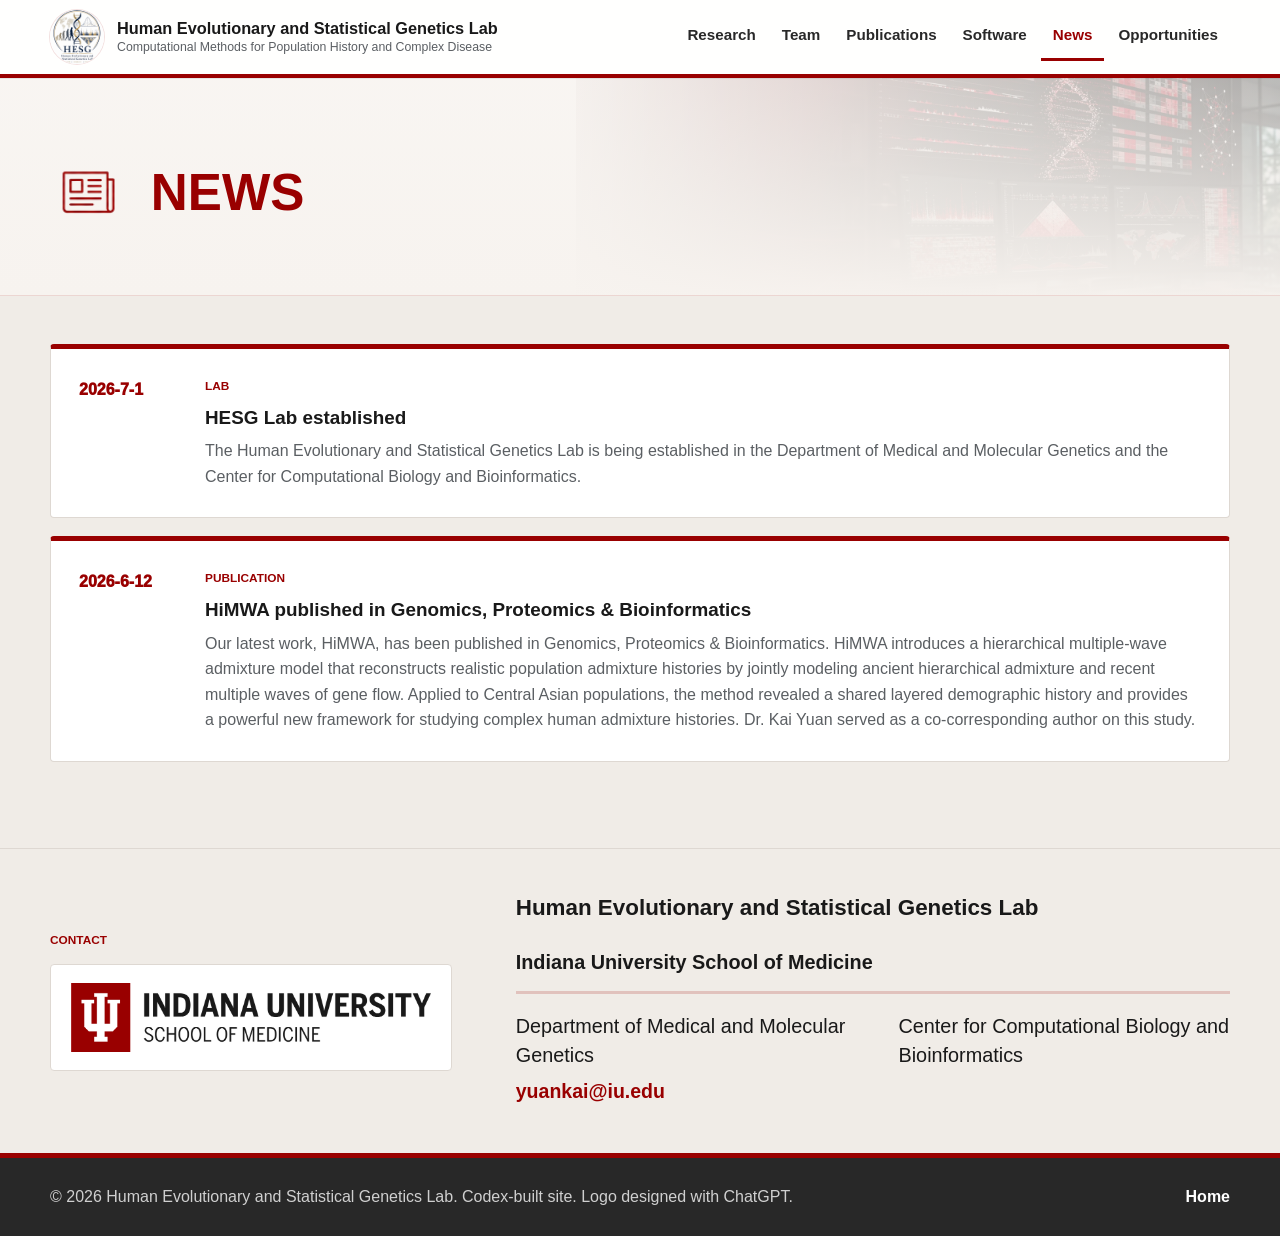
==== commit f5949fed: "Update contact email address" ====
--- a/news.html
+++ b/news.html
@@ -83,7 +83,7 @@
               <span>Center for Computational Biology and Bioinformatics</span>
             </div>
           </div>
-          <a href="mailto:kyuan@broadinstitute.org">kyuan@broadinstitute.org</a>
+          <a href="mailto:yuankai@iu.edu">yuankai@iu.edu</a>
         </address>
       </div>
     </section>
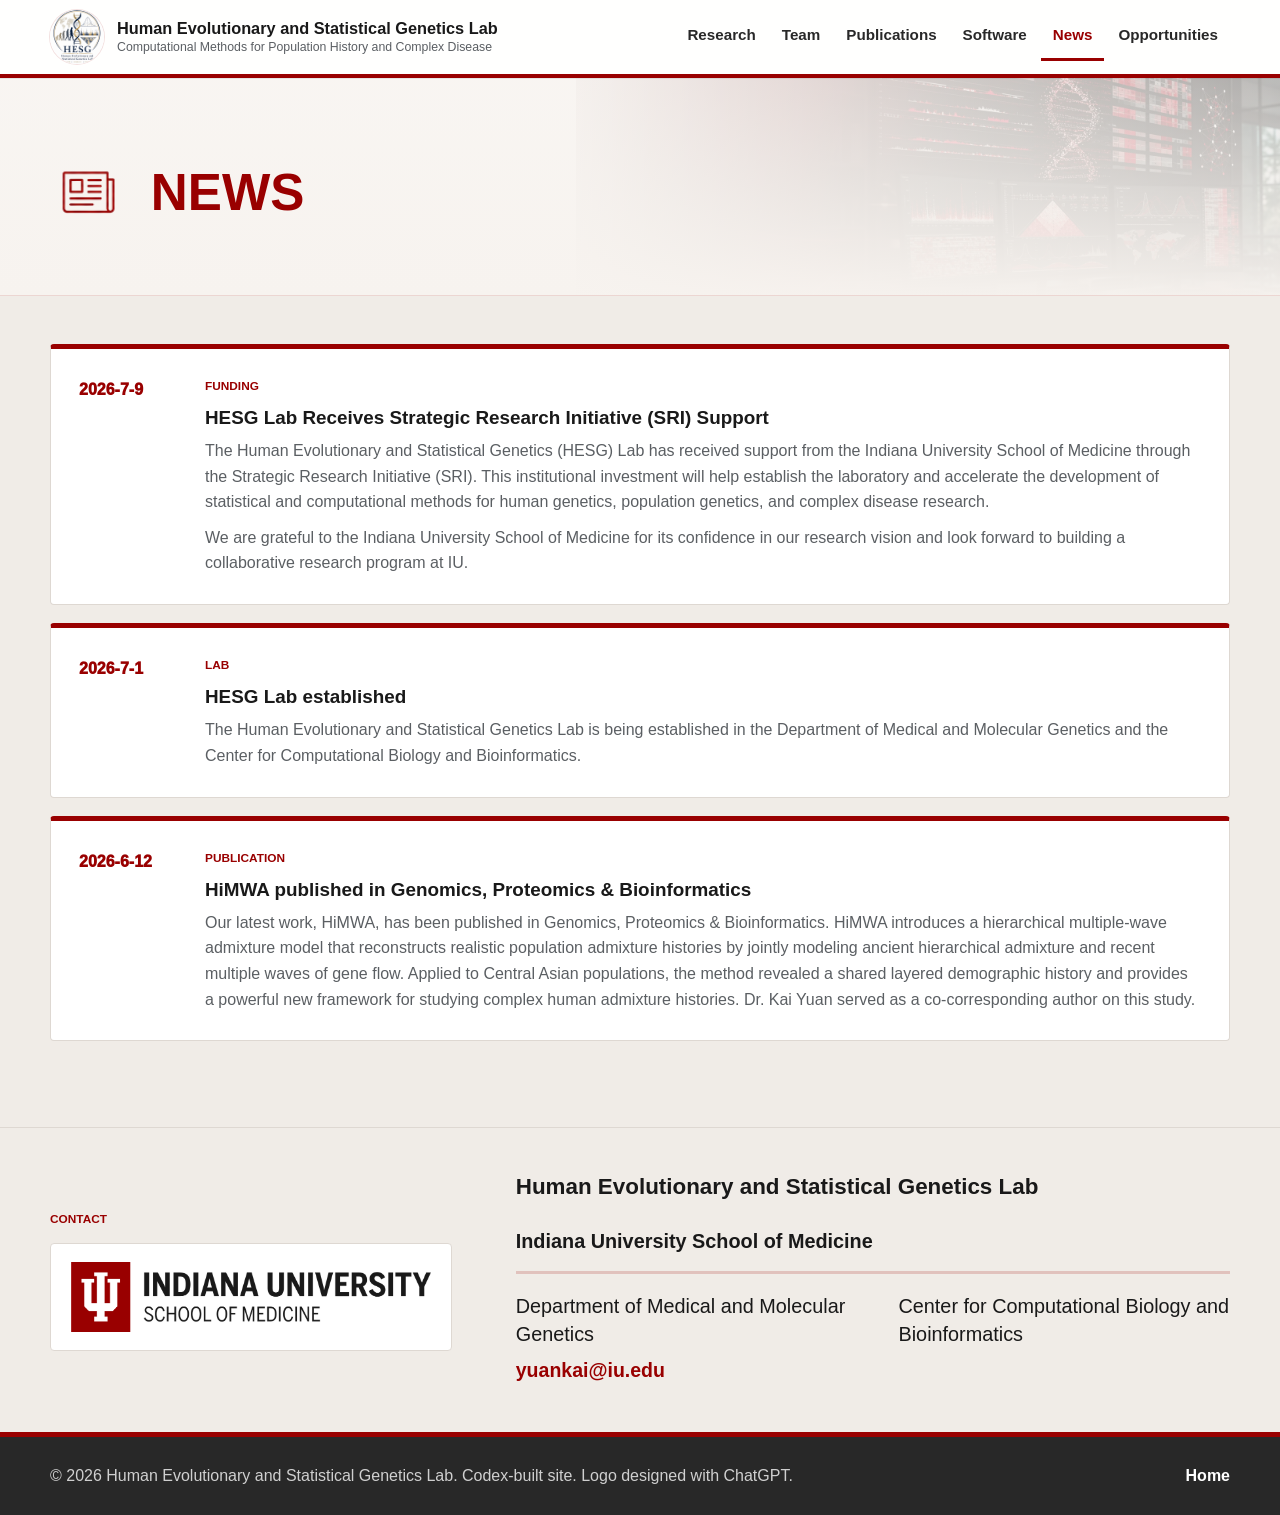
==== commit 91214e01: "Add SRI support news item" ====
--- a/news.html
+++ b/news.html
@@ -6,7 +6,7 @@
     <meta name="description" content="News and updates from Human Evolutionary and Statistical Genetics Lab." />
     <title>News | Human Evolutionary and Statistical Genetics Lab</title>
     <link rel="icon" href="assets/media/c5be937f.png" />
-    <link rel="stylesheet" href="styles.css?v=20260626a" />
+    <link rel="stylesheet" href="styles.css?v=20260701b" />
   </head>
   <body>
     <header class="site-header" data-header>
@@ -35,6 +35,25 @@
       <section class="section muted news-section" aria-labelledby="news-title">
         <h2 id="news-title" class="visually-hidden">Lab news and updates</h2>
         <div class="news-list" data-news-list>
+          <article class="news-item">
+            <time datetime="2026-07-09">2026-7-9</time>
+            <div>
+              <p class="section-kicker">Funding</p>
+              <h3>HESG Lab Receives Strategic Research Initiative (SRI) Support</h3>
+              <p>
+                The Human Evolutionary and Statistical Genetics (HESG) Lab has received support
+                from the Indiana University School of Medicine through the Strategic Research
+                Initiative (SRI). This institutional investment will help establish the laboratory
+                and accelerate the development of statistical and computational methods for human
+                genetics, population genetics, and complex disease research.
+              </p>
+              <p>
+                We are grateful to the Indiana University School of Medicine for its confidence
+                in our research vision and look forward to building a collaborative research
+                program at IU.
+              </p>
+            </div>
+          </article>
           <a class="news-item" href="https://doi.org/10.1093/gpbjnl/qzag046" target="_blank" rel="noopener" aria-label="HiMWA publication in Genomics Proteomics Bioinformatics">
             <time datetime="2026-06-12">2026-6-12</time>
             <div>
--- a/styles.css
+++ b/styles.css
@@ -455,6 +455,12 @@
   font-weight: 760;
 }
 
+.intro-copy #intro-title {
+  margin: 14px 0 22px;
+  font-size: clamp(2.05rem, 3vw, 2.75rem);
+  line-height: 1.1;
+}
+
 .intro-copy p + p {
   margin-top: 18px;
 }
@@ -986,9 +992,14 @@
   margin-bottom: 8px;
 }
 
+.pi-card h3 {
+  font-size: clamp(1.5rem, 2vw, 2rem);
+  line-height: 1.15;
+}
+
 .pi-card .pi-title {
   color: var(--ink);
-  font-size: 1.18rem;
+  font-size: 1.05rem;
   font-weight: 400;
   line-height: 1.42;
 }
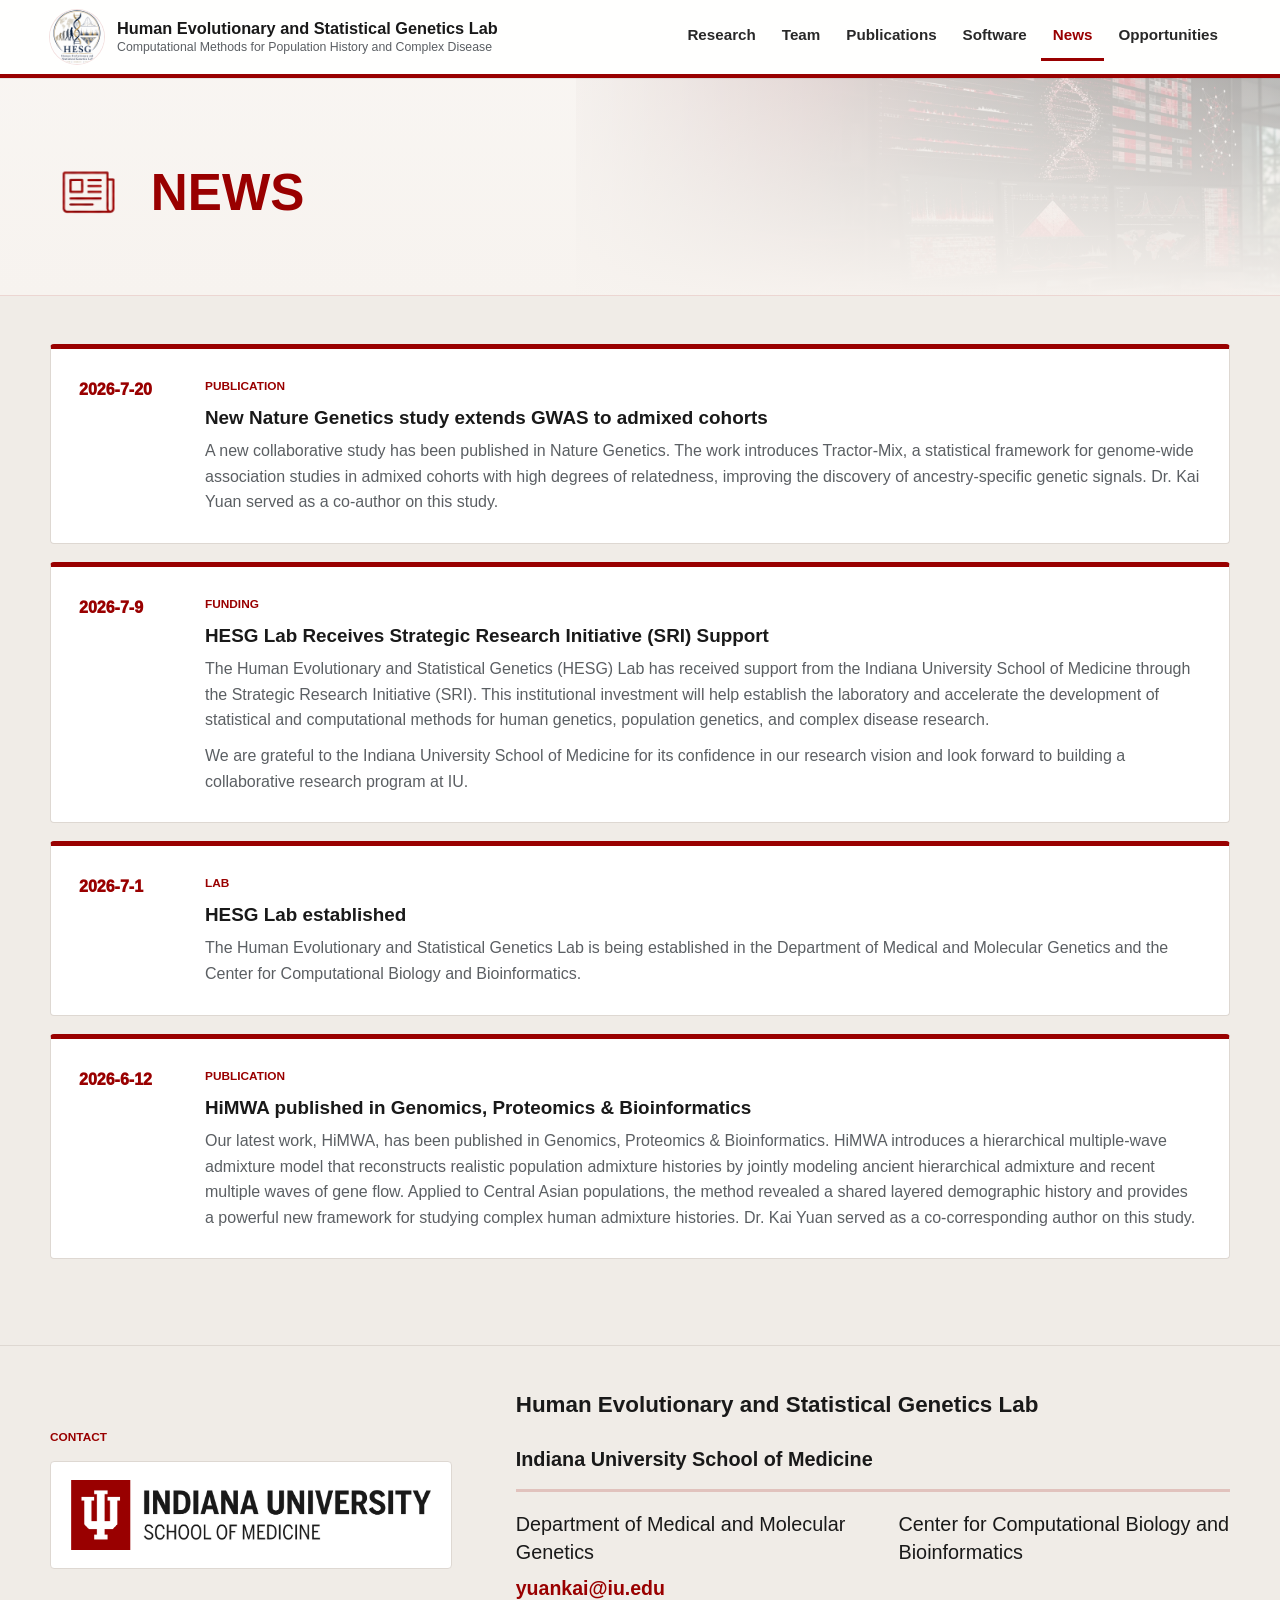
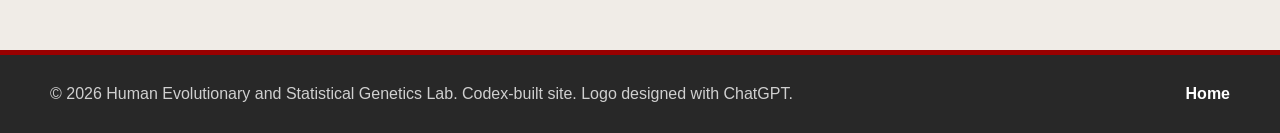
==== commit 57791ded: "Add Nature Genetics coauthor publication update" ====
--- a/news.html
+++ b/news.html
@@ -35,6 +35,20 @@
       <section class="section muted news-section" aria-labelledby="news-title">
         <h2 id="news-title" class="visually-hidden">Lab news and updates</h2>
         <div class="news-list" data-news-list>
+          <a class="news-item" href="https://doi.org/10.1038/s41588-026-02689-6" target="_blank" rel="noopener" aria-label="Nature Genetics publication on admixed cohort genome-wide association studies">
+            <time datetime="2026-07-20">2026-7-20</time>
+            <div>
+              <p class="section-kicker">Publication</p>
+              <h3>New Nature Genetics study extends GWAS to admixed cohorts</h3>
+              <p>
+                A new collaborative study has been published in Nature Genetics. The work
+                introduces Tractor-Mix, a statistical framework for genome-wide association
+                studies in admixed cohorts with high degrees of relatedness, improving the
+                discovery of ancestry-specific genetic signals. Dr. Kai Yuan served as a
+                co-author on this study.
+              </p>
+            </div>
+          </a>
           <article class="news-item">
             <time datetime="2026-07-09">2026-7-9</time>
             <div>
